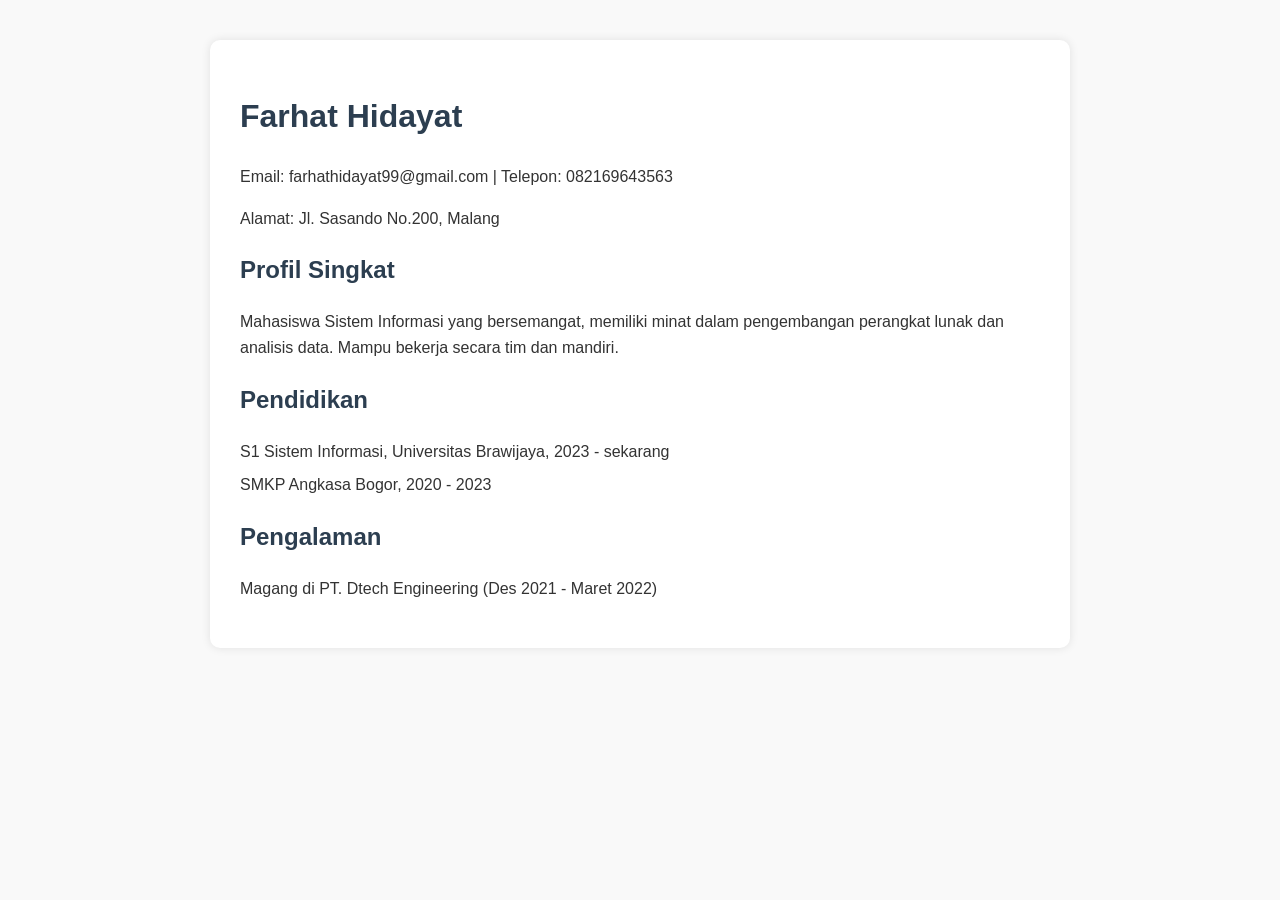
==== cv.html @ a8ec0ad9 "first commit" ====
<!DOCTYPE html>
<html lang="id">
<head>
    <meta charset="UTF-8">
    <meta name="viewport" content="width=device-width, initial-scale=1.0">
    <title>Curriculum Vitae - Farhat Hidayat</title>
    <link rel="stylesheet" href="style.css">
</head>
<body>
    <div class="cv-container">
        <h1>Farhat Hidayat</h1>
        <p>Email: farhathidayat99@gmail.com | Telepon: 082169643563</p>
        <p>Alamat: Jl. Sasando No.200, Malang</p>

        <h2>Profil Singkat</h2>
        <p>Mahasiswa Sistem Informasi yang bersemangat, memiliki minat dalam pengembangan perangkat lunak dan analisis data. Mampu bekerja secara tim dan mandiri.</p>

        <h2>Pendidikan</h2>
        <ul>
            <li>S1 Sistem Informasi, Universitas Brawijaya, 2023 - sekarang</li>
            <li>SMKP Angkasa Bogor, 2020 - 2023</li>
        </ul>

        <h2>Pengalaman</h2>
        <ul>
            <li>Magang di PT. Dtech Engineering (Des 2021 - Maret 2022)</li>
        </ul>
    </div>
</body>
</html>
---- style.css ----
body {
    font-family: Arial, sans-serif;
    background-color: #f9f9f9;
    margin: 0;
    padding: 0;
    line-height: 1.6;
    color: #333;
}

.container, .cv-container {
    max-width: 800px;
    margin: 40px auto;
    background-color: #ffffff;
    padding: 30px;
    border-radius: 10px;
    box-shadow: 0 0 10px rgba(0, 0, 0, 0.1);
}

h1, h2 {
    color: #2c3e50;
}

.profile {
    display: flex;
    gap: 20px;
    margin-bottom: 20px;
}

.profile img {
    width: 150px;
    height: 150px;
    object-fit: cover;
    border-radius: 50%;
}

.profile ul, .cv-container ul {
    list-style: none;
    padding-left: 0;
}

.profile li, .cv-container li {
    margin-bottom: 8px;
}

.btn {
    display: inline-block;
    margin-top: 20px;
    padding: 10px 20px;
    background-color: #3498db;
    color: white;
    text-decoration: none;
    border-radius: 5px;
}
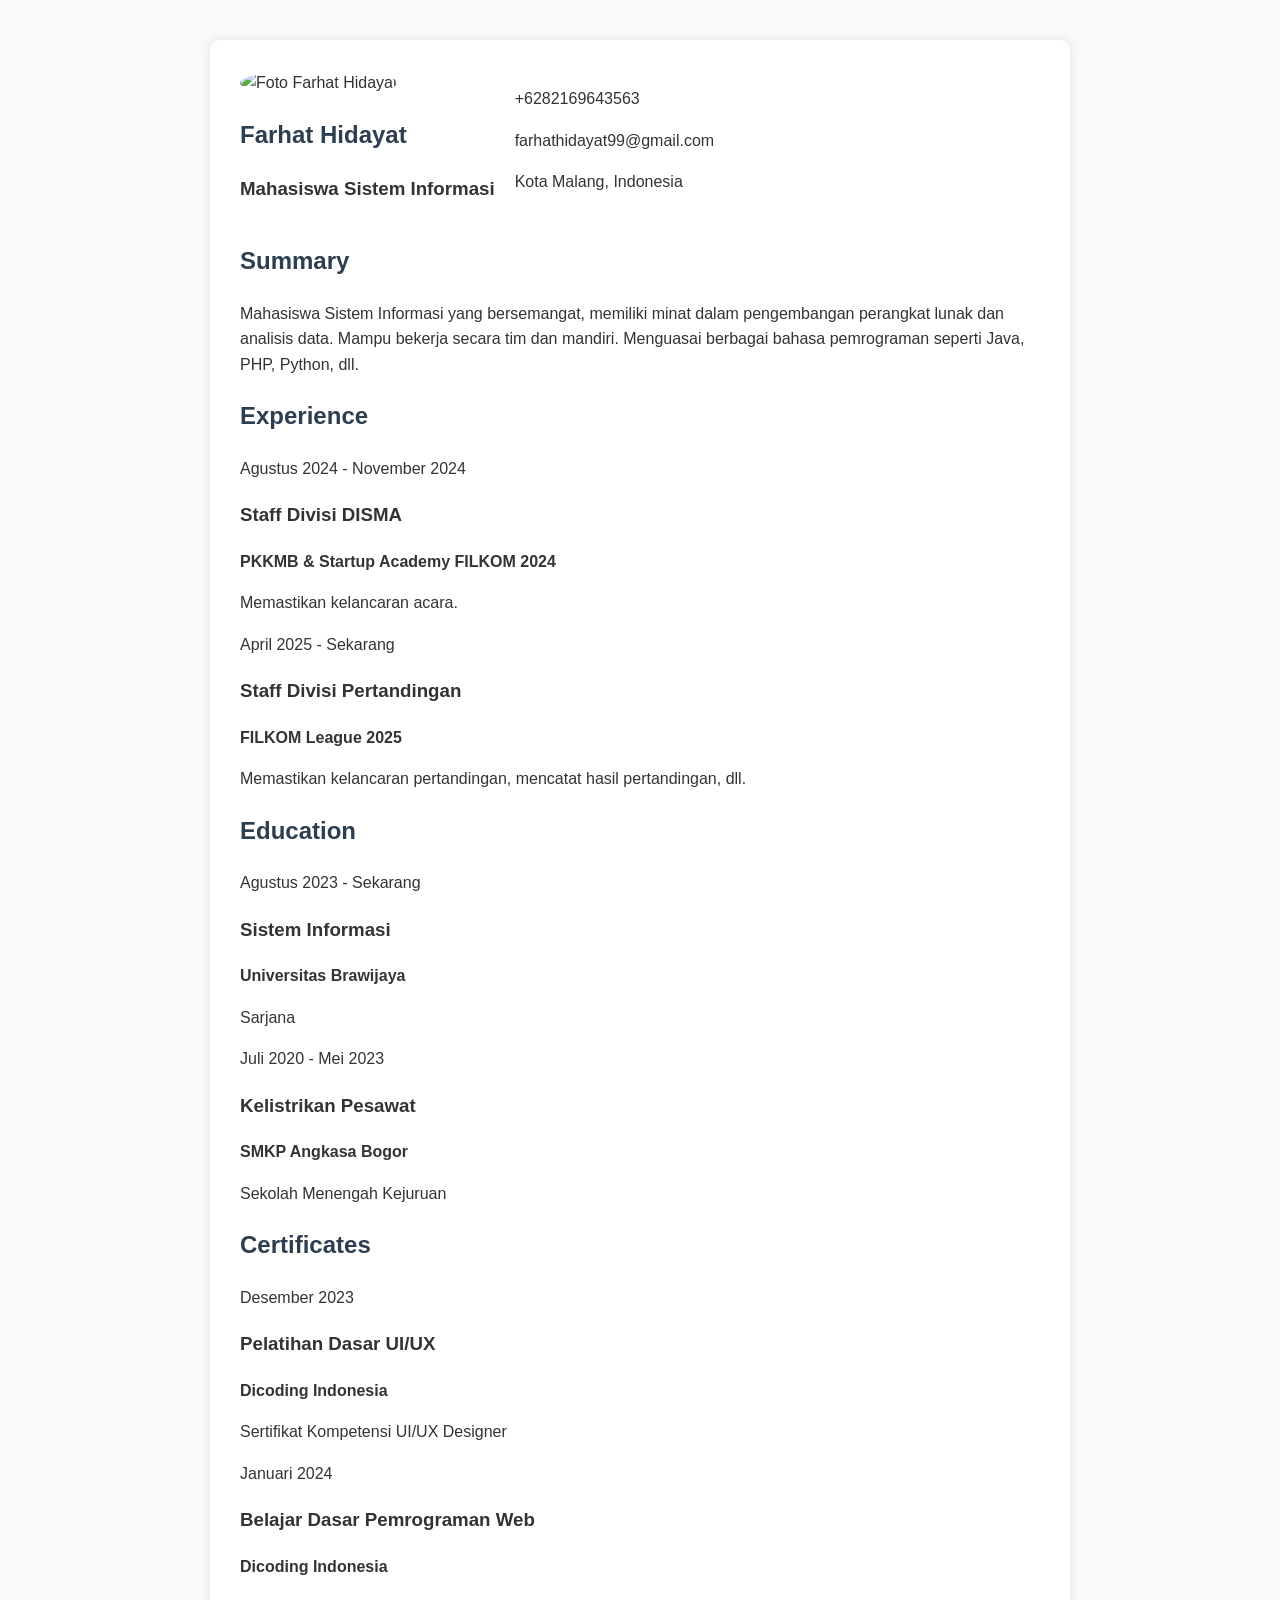
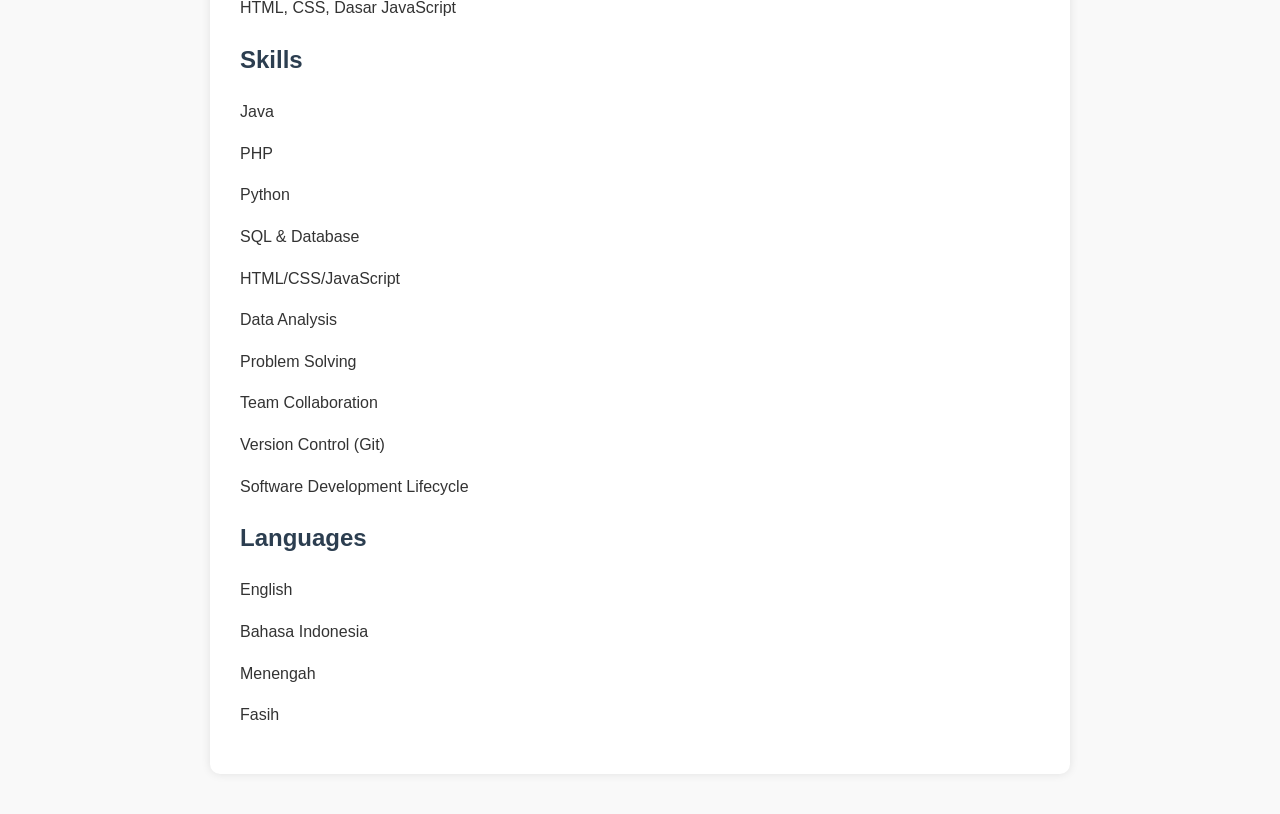
==== commit f805aa10: "Update cv.html" ====
--- a/cv.html
+++ b/cv.html
@@ -1,30 +1,150 @@
 <!DOCTYPE html>
 <html lang="id">
 <head>
-    <meta charset="UTF-8">
-    <meta name="viewport" content="width=device-width, initial-scale=1.0">
-    <title>Curriculum Vitae - Farhat Hidayat</title>
-    <link rel="stylesheet" href="style.css">
+  <meta charset="UTF-8">
+  <meta name="viewport" content="width=device-width, initial-scale=1.0">
+  <title>Biodata Diri - CV</title>
+  <link rel="stylesheet" href="style.css">
 </head>
 <body>
-    <div class="cv-container">
-        <h1>Farhat Hidayat</h1>
-        <p>Email: farhathidayat99@gmail.com | Telepon: 082169643563</p>
-        <p>Alamat: Jl. Sasando No.200, Malang</p>
+  <div class="container">
+    
+    <section class="profile">
+      <div class="left">
+        <div class="photo-name">
+          <img src="foto.jpg" alt="Foto Farhat Hidayat" class="profile-photo">
+          <div>
+            <h1>Farhat Hidayat</h1>
+            <h3>Mahasiswa Sistem Informasi</h3>
+          </div>
+        </div>
+      </div>
+      <div class="right">
+        <p>+6282169643563</p>
+        <p>farhathidayat99@gmail.com</p>
+        <p>Kota Malang, Indonesia</p>
+      </div>
+    </section>
 
-        <h2>Profil Singkat</h2>
-        <p>Mahasiswa Sistem Informasi yang bersemangat, memiliki minat dalam pengembangan perangkat lunak dan analisis data. Mampu bekerja secara tim dan mandiri.</p>
+    <section class="summary">
+      <h2>Summary</h2>
+      <p>
+        Mahasiswa Sistem Informasi yang bersemangat, memiliki minat dalam pengembangan perangkat lunak dan analisis data. Mampu bekerja secara tim dan mandiri. Menguasai berbagai bahasa pemrograman seperti Java, PHP, Python, dll.
+      </p>
+    </section>
 
-        <h2>Pendidikan</h2>
-        <ul>
-            <li>S1 Sistem Informasi, Universitas Brawijaya, 2023 - sekarang</li>
-            <li>SMKP Angkasa Bogor, 2020 - 2023</li>
-        </ul>
+    <section class="table">
+      <h2>Experience</h2>
 
-        <h2>Pengalaman</h2>
-        <ul>
-            <li>Magang di PT. Dtech Engineering (Des 2021 - Maret 2022)</li>
-        </ul>
-    </div>
+      <div class="item">
+        <div class="left">
+          <p>Agustus 2024 - November 2024</p>
+        </div>
+        <div class="right">
+          <h3>Staff Divisi DISMA</h3>
+          <p><strong>PKKMB & Startup Academy FILKOM 2024</strong></p>
+          <p>Memastikan kelancaran acara.</p>
+        </div>
+      </div>
+
+      <div class="item">
+        <div class="left">
+          <p>April 2025 - Sekarang</p>
+        </div>
+        <div class="right">
+          <h3>Staff Divisi Pertandingan</h3>
+          <p><strong>FILKOM League 2025</strong></p>
+          <p>Memastikan kelancaran pertandingan, mencatat hasil pertandingan, dll.</p>
+        </div>
+      </div>
+    </section>
+
+    <section class="table">
+      <h2>Education</h2>
+
+      <div class="item">
+        <div class="left">
+          <p>Agustus 2023 - Sekarang</p>
+        </div>
+        <div class="right">
+          <h3>Sistem Informasi</h3>
+          <p><strong>Universitas Brawijaya</strong></p>
+          <p>Sarjana</p>
+        </div>
+      </div>
+
+      <div class="item">
+        <div class="left">
+          <p>Juli 2020 - Mei 2023</p>
+        </div>
+        <div class="right">
+          <h3>Kelistrikan Pesawat</h3>
+          <p><strong>SMKP Angkasa Bogor</strong></p>
+          <p>Sekolah Menengah Kejuruan</p>
+        </div>
+      </div>
+    </section>
+
+    <section class="table">
+      <h2>Certificates</h2>
+
+      <div class="item">
+        <div class="left">
+          <p>Desember 2023</p>
+        </div>
+        <div class="right">
+          <h3>Pelatihan Dasar UI/UX</h3>
+          <p><strong>Dicoding Indonesia</strong></p>
+          <p>Sertifikat Kompetensi UI/UX Designer</p>
+        </div>
+      </div>
+
+      <div class="item">
+        <div class="left">
+          <p>Januari 2024</p>
+        </div>
+        <div class="right">
+          <h3>Belajar Dasar Pemrograman Web</h3>
+          <p><strong>Dicoding Indonesia</strong></p>
+          <p>HTML, CSS, Dasar JavaScript</p>
+        </div>
+      </div>
+    </section>
+
+    <section class="table">
+      <h2>Skills</h2>
+      <div class="item2">
+        <div class="left">
+          <p>Java</p>
+          <p>PHP</p>
+          <p>Python</p>
+          <p>SQL & Database</p>
+          <p>HTML/CSS/JavaScript</p>
+        </div>
+        <div class="right">
+          <p>Data Analysis</p>
+          <p>Problem Solving</p>
+          <p>Team Collaboration</p>
+          <p>Version Control (Git)</p>
+          <p>Software Development Lifecycle</p>
+        </div>
+      </div>
+    </section>
+
+    <section class="table">
+      <h2>Languages</h2>
+      <div class="item2">
+        <div class="left">
+          <p>English</p>
+          <p>Bahasa Indonesia</p>
+        </div>
+        <div class="right">
+          <p>Menengah</p>
+          <p>Fasih</p>
+        </div>
+      </div>
+    </section>
+
+  </div>
 </body>
 </html>
